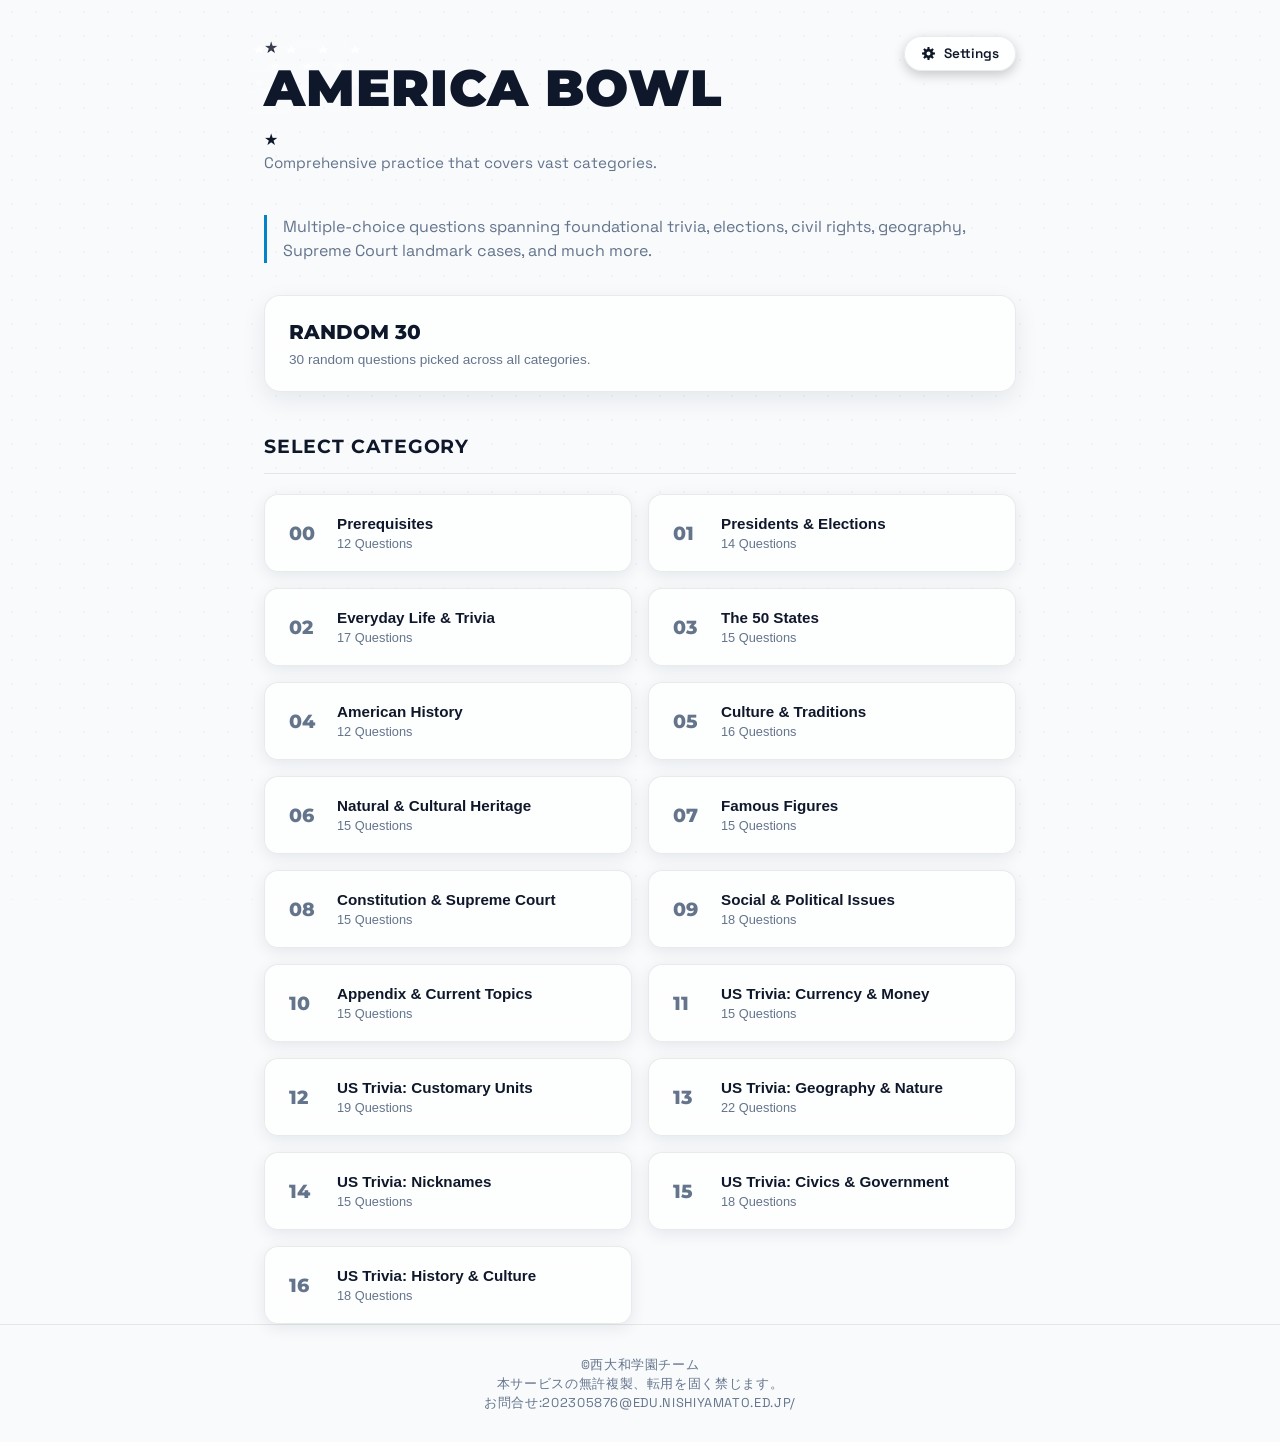
==== index.html @ 5f699690 "Update index.html" ====
<!DOCTYPE html>
<html lang="en">
<head>
  <meta charset="UTF-8">
  <meta name="viewport" content="width=device-width, initial-scale=1, viewport-fit=cover">
  <title>America Bowl Practice</title>
  <link rel="apple-touch-icon" sizes="180x180" href="apple-touch-icon.png">
  <link rel="icon" type="image/png" sizes="32x32" href="favicon-32x32.png">
  <link rel="icon" type="image/png" sizes="16x16" href="favicon-16x16.png">
  <link rel="shortcut icon" type="image/x-icon" href="favicon.ico">
  <link rel="manifest" href="site.webmanifest">
  <link rel="stylesheet" href="style.css">
  
  <script src="quiz-data.js"></script>
  <script src="script.js" defer></script>

  <link rel="preconnect" href="https://fonts.googleapis.com">
  <link rel="preconnect" href="https://fonts.gstatic.com" crossorigin>
  <link href="https://fonts.googleapis.com/css2?family=Space+Grotesk:wght@400;500;600;700&family=Syne:wght@700;800&display=swap" rel="stylesheet">
</head>
<body>

<header class="top">
  <div class="wrap header-inner">
    <div>
      <div class="ab-banner">
     <svg class="flag-bg" viewBox="0 0 1000 220" preserveAspectRatio="none" xmlns="http://www.w3.org/2000/svg">
  <defs>
    <!-- モノクロ（半透明ホワイト）のストライプグラデーション -->
    <linearGradient id="stripe1" x1="0%" y1="0%" x2="100%" y2="0%">
      <stop offset="0%" stop-color="#ffffff" stop-opacity="0.12"/>
      <stop offset="60%" stop-color="#ffffff" stop-opacity="0.03"/>
      <stop offset="100%" stop-color="#ffffff" stop-opacity="0.0"/>
    </linearGradient>
    <linearGradient id="stripe2" x1="0%" y1="0%" x2="100%" y2="0%">
      <stop offset="0%" stop-color="#ffffff" stop-opacity="0.06"/>
      <stop offset="60%" stop-color="#ffffff" stop-opacity="0.01"/>
      <stop offset="100%" stop-color="#ffffff" stop-opacity="0.0"/>
    </linearGradient>
    <!-- 左上のほのかな光沢 -->
    <linearGradient id="cantonGlow" x1="0%" y1="0%" x2="100%" y2="100%">
      <stop offset="0%" stop-color="#ffffff" stop-opacity="0.08"/>
      <stop offset="100%" stop-color="#ffffff" stop-opacity="0.0"/>
    </linearGradient>
    
    <!-- 5角星パーツ -->
    <g id="flag-star">
      <polygon points="0,-7 2.1,-2.1 7.4,-2.1 3.1,1.0 4.7,6.3 0,3.1 -4.7,6.3 -3.1,1.0 -7.4,-2.1 -2.1,-2.1" fill="#ffffff"/>
    </g>
  </defs>

  <!-- カントン領域の控えめな背景グラデーション -->
  <path d="M 0,0 L 300,0 C 250,70 180,130 0,150 Z" fill="url(#cantonGlow)" />

  <!-- たなびくストライプ（白・濃淡交互） -->
  <path d="M 0,25 Q 250,5 500,35 T 1000,15 L 1000,28 Q 500,48 250,18 T 0,38 Z" fill="url(#stripe1)" />
  <path d="M 0,42 Q 250,22 500,52 T 1000,32 L 1000,45 Q 500,65 250,35 T 0,55 Z" fill="url(#stripe2)" />
  <path d="M 0,59 Q 250,39 500,69 T 1000,49 L 1000,62 Q 500,82 250,52 T 0,72 Z" fill="url(#stripe1)" />
  <path d="M 0,76 Q 250,56 500,86 T 1000,66 L 1000,79 Q 500,99 250,69 T 0,89 Z" fill="url(#stripe2)" />
  <path d="M 0,93 Q 250,73 500,103 T 1000,83 L 1000,96 Q 500,116 250,86 T 0,106 Z" fill="url(#stripe1)" />
  <path d="M 0,110 Q 250,90 500,120 T 1000,100 L 1000,113 Q 500,133 250,103 T 0,123 Z" fill="url(#stripe2)" />
  <path d="M 0,127 Q 250,107 500,137 T 1000,117 L 1000,130 Q 500,150 250,120 T 0,140 Z" fill="url(#stripe1)" />

  <!-- 規則正しく並んだ白の11個の星 -->
  <use href="#flag-star" x="24" y="22" opacity="0.85"/>
  <use href="#flag-star" x="64" y="22" opacity="0.85"/>
  <use href="#flag-star" x="104" y="22" opacity="0.85"/>
  <use href="#flag-star" x="144" y="22" opacity="0.85"/>

  <use href="#flag-star" x="44" y="48" opacity="0.65"/>
  <use href="#flag-star" x="84" y="48" opacity="0.65"/>
  <use href="#flag-star" x="124" y="48" opacity="0.65"/>

  <use href="#flag-star" x="24" y="74" opacity="0.45"/>
  <use href="#flag-star" x="64" y="74" opacity="0.45"/>
  <use href="#flag-star" x="104" y="74" opacity="0.45"/>
  <use href="#flag-star" x="144" y="74" opacity="0.45"/>
</svg>
        <div class="banner-content">
          <div class="banner-divider"><span class="star">★</span></div>
          <h1 id="header-title" class="banner-title">AMERICA BOWL</h1>
          <div class="banner-divider"><span class="star">★</span></div>
        </div>
      </div>

      <p class="sub" id="header-sub">Comprehensive practice that covers vast categories.</p>
    </div>
    
    <button class="settings-btn" id="settings-btn" type="button" aria-label="Open settings" aria-haspopup="dialog">
      <svg viewBox="0 0 24 24" width="16" height="16" fill="currentColor" fill-rule="evenodd" aria-hidden="true"><path d="M10.08 4.85 L10.45 1.62 L13.55 1.62 L13.92 4.85 L15.70 5.59 L18.25 3.56 L20.44 5.75 L18.41 8.30 L19.15 10.08 L22.38 10.45 L22.38 13.55 L19.15 13.92 L18.41 15.70 L20.44 18.25 L18.25 20.44 L15.70 18.41 L13.92 19.15 L13.55 22.38 L10.45 22.38 L10.08 19.15 L8.30 18.41 L5.75 20.44 L3.56 18.25 L5.59 15.70 L4.85 13.92 L1.62 13.55 L1.62 10.45 L4.85 10.08 L5.59 8.30 L3.56 5.75 L5.75 3.56 L8.30 5.59 Z M15.20 12.00 a3.20 3.20 0 1 0 -6.40 0 a3.20 3.20 0 1 0 6.40 0 Z"/></svg>
      <span>Settings</span>
    </button>
  </div>

  <div class="wrap">
    <button class="home-link" id="home-link" style="display:none;" type="button">← Back to Categories</button>
  </div>
</header>  

<main class="wrap">
  <section id="screen-home" class="screen active">
    <p class="intro-text">Multiple-choice questions spanning foundational trivia, elections, civil rights, geography, Supreme Court landmark cases, and much more.</p>
    <p class="stats-line" id="stats-line"></p>

    <div class="feature-row">
      <button class="feature-card" id="card-mix" type="button">
        <div class="ttl">Random 30</div>
        <div class="desc">30 random questions picked across all categories.</div>
      </button>
      <button class="feature-card review" id="card-review" type="button" style="display:none;">
        <div class="ttl">Review Missed</div>
        <div class="desc">Re-examine <span id="review-count">0</span> incorrect answers.</div>
      </button>
    </div>

    <h2 class="section-label">Select Category</h2>
    <div class="cat-grid" id="cat-grid"></div>
  </section>

  <section id="screen-quiz" class="screen">
    <div class="quiz-meta">
      <span class="cat-chip" id="quiz-cat-chip"></span>
      <span id="quiz-score-label"></span>
    </div>
    <div class="progress-bar"><div class="progress-fill" id="progress-fill"></div></div>

    <div class="q-card">
      <span class="stamp" id="stamp"></span>
      <p class="qno" id="qno"></p>
      <p class="qtext" id="qtext"></p>
      <div class="options" id="options"></div>
      <div class="q-explanation" id="q-explanation" hidden></div>
      <div class="q-footer">
        <button class="quit-link" id="quit-link" type="button">Quit Session</button>
        <button class="next-btn" id="next-btn" type="button">Next Question →</button>
      </div>
    </div>
  </section>

  <section id="screen-result" class="screen">
    <div class="result-score">
      <p class="num"><span id="result-correct"></span><small> / <span id="result-total"></span></small></p>
      <p class="pct" id="result-pct"></p>
    </div>
    <p class="result-msg" id="result-msg"></p>
    <div class="breakdown" id="breakdown"></div>
    <div class="result-actions">
      <button class="btn" id="btn-retry" type="button">Repeat the Category</button>
      <button class="btn secondary" id="btn-review-missed" type="button" style="display:none;">Review Missed ones Only</button>
      <button class="btn secondary" id="btn-back" type="button">All Categories</button>
    </div>
  </section>

</main>

<div class="modal" id="settings-modal" hidden>
  <div class="modal-backdrop" data-close></div>
  <div class="modal-card" role="dialog" aria-modal="true" aria-labelledby="settings-title">
    <div class="modal-head">
      <h2 id="settings-title">Settings</h2>
      <button class="icon-btn" id="settings-close" type="button" aria-label="Close settings">✕</button>
    </div>

    <div class="set-row">
      <div class="set-label">Theme</div>
      <div class="seg" role="radiogroup" aria-label="Theme" data-setting="theme">
        <button type="button" role="radio" aria-checked="false" data-value="light">☀️ Light</button>
        <button type="button" role="radio" aria-checked="false" data-value="dark">🌙 Dark</button>
      </div>
    </div>

    <div class="set-row">
      <div class="set-label">Explanation language</div>
      <div class="seg" role="radiogroup" aria-label="Explanation language" data-setting="lang">
        <button type="button" role="radio" aria-checked="false" data-value="en">English</button>
        <button type="button" role="radio" aria-checked="false" data-value="ja">日本語</button>
        <button type="button" role="radio" aria-checked="false" data-value="both">EN + JA</button>
      </div>
    </div>

    <!-- 音量調整・ミュートトグル設定を追加 -->
    <div class="set-row">
      <div class="set-label">
        <label for="se-volume-range">Sound volume</label>
        <span class="set-value" id="se-volume-value">50%</span>
      </div>
      <div class="stepper">
        <button type="button" id="se-mute-btn" aria-label="Toggle Mute">🔊</button>
        <input type="range" id="se-volume-range" min="0" max="1" step="0.05" value="0.5">
      </div>
    </div>

    <div class="set-row">
      <div class="set-label">
        <label for="timer-range">Time per question</label>
        <span class="set-value" id="timer-value">15 s</span>
      </div>
      <div class="stepper">
        <button type="button" id="timer-minus" aria-label="Decrease time">−</button>
        <input type="range" id="timer-range" min="3" max="20" step="1" value="15">
        <button type="button" id="timer-plus" aria-label="Increase time">+</button>
      </div>
      <div class="range-hint"><span>3 s</span><span>20 s</span></div>
    </div>

    <div class="set-row set-danger">
      <div class="set-label">Accuracy data</div>
      <p class="set-hint">Clears your cumulative stats, best scores, and missed-question list. Settings are kept.</p>
      <button type="button" class="btn-danger" id="reset-data">Delete accuracy data</button>
    </div>
  </div>
</div>

<footer class="site-foot">©️西大和学園チーム<br>本サービスの無許複製、転用を固く禁じます。<br>お問合せ:202305876@edu.nishiyamato.ed.jp/</footer>

</body>
</html>
---- style.css ----
@import url('https://fonts.googleapis.com/css2?family=Montserrat:wght@800;900&family=Space+Grotesk:wght@500;700&display=swap');

:root {
  --bg: #0b1120;
  --panel: rgba(22, 32, 54, 0.75); 
  --card-bg: rgba(26, 38, 64, 0.65);
  --text: #ffffff;
  --text-muted: #94a3b8;
  --border: rgba(255, 255, 255, 0.12);
  --border-strong: #38bdf8;
  --accent: #f59e0b;
  --correct: #10b981;
  --incorrect: #ef4444;
  --dot-color: rgba(255, 255, 255, 0.05); 
  --opt-bg: rgba(15, 23, 42, 0.5);
  --hover-card-bg: rgba(30, 41, 59, 0.8);
  --hover-card-text: #ffffff;
  --hover-cat-bg: rgba(255, 255, 255, 0.08);
  --shadow-color: rgba(0, 0, 0, 0.45);
  --font-display: 'Montserrat', -apple-system, sans-serif;
  --font-body: 'Space Grotesk', -apple-system, sans-serif;
  --progress-gradient: linear-gradient(90deg, #38bdf8 0%, #818cf8 50%, #c084fc 100%);
  --progress-shadow: 0 0 12px rgba(56, 189, 248, 0.4);
  color-scheme: dark;
  box-sizing: border-box;
}

[data-theme="light"] {
  --bg: #f8fafc;
  --panel: rgba(255, 255, 255, 0.85);
  --card-bg: rgba(255, 255, 255, 0.75);
  --text: #0f172a;
  --text-muted: #64748b;
  --border: rgba(0, 0, 0, 0.08);
  --border-strong: #0284c7;
  --accent: #d97706;
  --correct: #059669;
  --incorrect: #dc2626;
  --dot-color: rgba(0, 0, 0, 0.03);
  --opt-bg: rgba(255, 255, 255, 0.6);
  --hover-card-bg: rgba(241, 245, 249, 0.9);
  --hover-card-text: #0f172a;
  --hover-cat-bg: rgba(0, 0, 0, 0.03);
  --shadow-color: rgba(15, 23, 42, 0.08);
  --progress-gradient: linear-gradient(90deg, #0284c7 0%, #6366f1 50%, #8b5cf6 100%);
  --progress-shadow: 0 2px 8px rgba(99, 102, 241, 0.3);
  color-scheme: light;
}

*, *::before, *::after { box-sizing: inherit; }

body {
  margin: 0;
  background-color: var(--bg);
  background-image: radial-gradient(var(--dot-color) 1.5px, transparent 1.5px);
  background-size: 24px 24px;
  background-attachment: fixed;
  color: var(--text);
  font-family: var(--font-body);
  line-height: 1.5;
  -webkit-font-smoothing: antialiased;
  transition: background-color 0.3s ease, color 0.3s ease;
}

.wrap {
  max-width: 800px;
  margin: 0 auto;
  padding: 0 24px;
}

header.top {
  position: relative;
  padding: 36px 0 24px;
}
.flag-bg,
.decor-bg,
header.top > svg {
  position: absolute;
  top: 0;
  left: 0;
  width: 100%;
  height: 100%;
  object-fit: cover; 
  pointer-events: none;
  z-index: 1;
}

.header-inner {
  position: relative;
  z-index: 2;
  display: flex;
  justify-content: space-between;
  align-items: flex-start;
  gap: 16px;
}

/* ---------- Settings Button (歯車重なり完全修正) ---------- */
.settings-btn {
  position: relative;
  z-index: 10;
  display: inline-flex !important;
  align-items: center !important;
  justify-content: center !important;
  gap: 8px !important;
  padding: 8px 16px !important;
  border-radius: 999px;
  background: var(--panel);
  border: 1px solid var(--border);
  color: var(--text);
  font-family: var(--font-body);
  font-size: 0.85rem !important;
  font-weight: 600;
  white-space: nowrap !important;
  cursor: pointer;
  backdrop-filter: blur(16px);
  -webkit-backdrop-filter: blur(16px);
  transition: all 0.2s cubic-bezier(0.4, 0, 0.2, 1);
  box-shadow: 0 4px 12px rgba(0, 0, 0, 0.2);
  flex-shrink: 0;
}

/* 歯車のサイズと位置を強制整形 */
.settings-btn svg,
.settings-btn i,
.settings-btn img,
.settings-btn .icon {
  position: static !important;
  transform: none !important;
  width: 15px !important;
  height: 15px !important;
  font-size: 15px !important;
  flex-shrink: 0 !important;
  margin: 0 !important;
}

.settings-btn:hover {
  border-color: var(--border-strong);
  transform: translateY(-2px);
  box-shadow: 0 6px 16px var(--shadow-color);
}

.settings-btn:active {
  transform: translateY(0) scale(0.98);
}

/* ---------- Title & Description ---------- */
header h1 {
  position: relative;
  z-index: 2;
  font-family: var(--font-display);
  font-size: clamp(2.2rem, 5.5vw, 3.2rem);
  font-weight: 900;
  letter-spacing: 0.02em;
  text-transform: uppercase;
  margin: 0 0 12px 0;
  line-height: 1.1;
}

header .sub {
  position: relative;
  z-index: 2;
  font-size: 0.95rem;
  color: var(--text-muted);
  margin: 0;
  max-width: 500px;
}

.home-link {
  background: none;
  border: none;
  color: var(--text);
  font-family: var(--font-body);
  font-size: 0.85rem;
  text-transform: uppercase;
  letter-spacing: 0.1em;
  cursor: pointer;
  padding: 8px 0;
  margin-top: 16px;
  border-bottom: 2px solid var(--text);
  transition: opacity 0.2s;
}

.home-link:hover { opacity: 0.7; }

main {
  position: relative;
  z-index: 2;
  padding: 28px 0 60px;
}

.screen { display: none !important; }
.screen.active { display: block !important; }

.intro-text {
  font-size: 1rem;
  color: var(--text-muted);
  margin-bottom: 32px;
  border-left: 3px solid var(--border-strong);
  padding-left: 16px;
}

.stats-line {
  font-size: 0.85rem;
  color: var(--text-muted);
  margin-bottom: 32px;
  text-transform: uppercase;
  letter-spacing: 0.05em;
  font-weight: 600;
}

.section-label {
  font-family: var(--font-display);
  font-size: 1.2rem;
  font-weight: 700;
  text-transform: uppercase;
  letter-spacing: 0.05em;
  margin: 40px 0 20px;
  padding-bottom: 12px;
  border-bottom: 1px solid var(--border);
}

/* ---------- Feature / Category Cards ---------- */
.feature-row {
  display: grid;
  grid-template-columns: repeat(auto-fit, minmax(280px, 1fr));
  gap: 16px;
  margin-bottom: 40px;
}

.feature-card {
  background: var(--card-bg);
  backdrop-filter: blur(16px);
  -webkit-backdrop-filter: blur(16px);
  border: 1px solid var(--border);
  padding: 24px;
  text-align: left;
  cursor: pointer;
  color: var(--text);
  border-radius: 16px;
  transition: all 0.25s cubic-bezier(0.4, 0, 0.2, 1);
  box-shadow: 0 8px 24px var(--shadow-color);
}

.feature-card:hover {
  background: var(--hover-card-bg);
  border-color: var(--border-strong);
  transform: translateY(-4px);
  box-shadow: 0 12px 32px rgba(56, 189, 248, 0.15);
}

.feature-card:active {
  transform: translateY(-1px) scale(0.99);
}

.feature-card .ttl {
  font-family: var(--font-display);
  font-size: 1.25rem;
  font-weight: 800;
  text-transform: uppercase;
  margin: 0 0 8px;
}

.feature-card .desc {
  font-size: 0.85rem;
  color: var(--text-muted);
  margin: 0;
}

#cat-grid, .cat-grid {
  display: grid;
  grid-template-columns: repeat(auto-fill, minmax(260px, 1fr));
  gap: 16px;
  margin-top: 20px;
}

.cat-card {
  background: var(--card-bg);
  backdrop-filter: blur(16px);
  -webkit-backdrop-filter: blur(16px);
  border: 1px solid var(--border);
  border-radius: 14px;
  padding: 20px 24px;
  display: flex;
  align-items: center;
  gap: 16px;
  cursor: pointer;
  text-align: left;
  color: var(--text);
  transition: all 0.2s cubic-bezier(0.4, 0, 0.2, 1);
  box-shadow: 0 4px 16px var(--shadow-color);
}

.cat-card:hover {
  background: var(--hover-cat-bg);
  transform: translateY(-3px);
  box-shadow: 0 8px 24px var(--shadow-color);
  border-color: var(--border-strong);
}

.cat-card:active {
  transform: translateY(0) scale(0.98);
}

.cat-card .letter {
  font-family: var(--font-display);
  font-size: 1.2rem;
  font-weight: 800;
  color: var(--text-muted);
  min-width: 2rem;
}

.cat-card .info { flex: 1; }
.cat-card .name { font-weight: 600; font-size: 0.95rem; margin: 0 0 4px; }
.cat-card .meta { font-size: 0.8rem; color: var(--text-muted); margin: 0; }

/* ---------- Quiz Interface ---------- */
.quiz-meta {
  display: flex;
  justify-content: space-between;
  align-items: center;
  font-size: 0.85rem;
  text-transform: uppercase;
  letter-spacing: 0.05em;
  margin-bottom: 16px;
}

.cat-chip {
  border: 1px solid var(--border-strong);
  padding: 4px 12px;
  border-radius: 999px;
  font-weight: 600;
  background: rgba(56, 189, 248, 0.1);
}

.progress-bar {
  width: 100%;
  height: 8px;
  background: var(--border);
  border-radius: 999px;
  overflow: hidden;
  margin-bottom: 24px;
}

#progress-fill, .progress-fill {
  height: 100%;
  width: 0%;
  background: var(--progress-gradient);
  box-shadow: var(--progress-shadow);
  border-radius: 999px;
  transition: width 0.4s cubic-bezier(0.4, 0, 0.2, 1);
}

.q-card {
  border: 1px solid var(--border);
  border-radius: 20px;
  padding: 36px 28px;
  position: relative;
  background: var(--panel);
  backdrop-filter: blur(20px);
  -webkit-backdrop-filter: blur(20px);
  box-shadow: 0 20px 40px var(--shadow-color);
}

.q-card .qno {
  font-family: var(--font-display);
  font-size: 0.85rem;
  color: var(--text-muted);
  text-transform: uppercase;
  letter-spacing: 0.1em;
  margin: 0 0 16px;
}

.q-card .qtext {
  font-size: 1.3rem;
  font-weight: 600;
  margin: 0 0 32px;
  line-height: 1.45;
}

@keyframes popIn {
  0% { transform: scale(0.5); opacity: 0; }
  70% { transform: scale(1.15); }
  100% { transform: scale(1); opacity: 1; }
}

.stamp {
  position: absolute;
  top: 24px;
  right: 24px;
  font-family: var(--font-display);
  font-weight: 800;
  font-size: 0.85rem;
  padding: 6px 16px;
  border-radius: 999px;
  text-transform: uppercase;
  letter-spacing: 0.1em;
  display: none;
}

.stamp.show {
  display: inline-block;
  animation: popIn 0.3s cubic-bezier(0.175, 0.885, 0.32, 1.275) forwards;
}

.stamp.correct {
  background: rgba(16, 185, 129, 0.15);
  color: var(--correct);
  border: 1px solid var(--correct);
}

.stamp.incorrect {
  background: rgba(239, 68, 68, 0.15);
  color: var(--incorrect);
  border: 1px solid var(--incorrect);
}

.options {
  display: grid;
  grid-template-columns: 1fr;
  gap: 12px;
}

.opt-btn {
  width: 100%;
  padding: 16px 20px;
  border-radius: 12px;
  border: 1px solid var(--border);
  background: var(--opt-bg);
  backdrop-filter: blur(8px);
  -webkit-backdrop-filter: blur(8px);
  color: var(--text);
  display: flex;
  align-items: center;
  gap: 14px;
  font-family: var(--font-body);
  font-size: 1rem;
  font-weight: 500;
  text-align: left;
  cursor: pointer;
  transition: all 0.2s cubic-bezier(0.4, 0, 0.2, 1);
}

.opt-btn:hover:not(:disabled) {
  border-color: var(--border-strong);
  background: rgba(56, 189, 248, 0.12);
  transform: translateY(-2px);
  box-shadow: 0 4px 12px rgba(0, 0, 0, 0.15);
}

.opt-btn:active:not(:disabled) {
  transform: translateY(0) scale(0.99);
}

.opt-btn .mark {
  display: inline-flex;
  align-items: center;
  justify-content: center;
  width: 30px;
  height: 30px;
  border-radius: 8px;
  background: var(--border);
  font-weight: 700;
  font-size: 0.85rem;
  flex-shrink: 0;
}

@keyframes correctBounce {
  0% { transform: scale(1); }
  40% { transform: scale(1.03); }
  70% { transform: scale(0.98); }
  100% { transform: scale(1); }
}

@keyframes incorrectShake {
  0%, 100% { transform: translateX(0); }
  20%, 60% { transform: translateX(-6px); }
  40%, 80% { transform: translateX(6px); }
}

.opt-btn.correct {
  background: rgba(16, 185, 129, 0.2) !important;
  border-color: var(--correct) !important;
  color: var(--correct) !important;
  animation: correctBounce 0.4s ease-out;
}

.opt-btn.incorrect {
  background: rgba(239, 68, 68, 0.2) !important;
  border-color: var(--incorrect) !important;
  color: var(--incorrect) !important;
  animation: incorrectShake 0.4s ease-in-out;
}

.opt-btn.dim { opacity: 0.35; }

.q-explanation {
  margin-top: 24px;
  padding: 18px 20px;
  border-radius: 12px;
  background: rgba(56, 189, 248, 0.08);
  border-left: 4px solid var(--border-strong);
  font-size: 0.95rem;
  line-height: 1.6;
  color: var(--text);
  animation: fadeIn 0.3s ease;
}

.q-footer {
  display: flex;
  justify-content: space-between;
  align-items: center;
  margin-top: 28px;
}

.next-btn {
  background: var(--text);
  color: var(--bg);
  border: none;
  padding: 14px 28px;
  font-family: var(--font-display);
  font-weight: 700;
  text-transform: uppercase;
  letter-spacing: 0.05em;
  cursor: pointer;
  opacity: 0;
  pointer-events: none;
  transition: all 0.25s cubic-bezier(0.4, 0, 0.2, 1);
  border-radius: 10px;
  box-shadow: 0 4px 12px var(--shadow-color);
}

.next-btn.show {
  opacity: 1;
  pointer-events: auto;
}

.next-btn.show:hover {
  transform: translateY(-2px);
  box-shadow: 0 6px 16px var(--shadow-color);
}

.quit-link {
  background: none;
  border: none;
  color: var(--text-muted);
  font-family: var(--font-body);
  font-size: 0.85rem;
  cursor: pointer;
  padding: 4px;
  transition: color 0.2s;
}

.quit-link:hover { color: var(--text); }

/* ---------- Modal & Settings ---------- */
body.modal-open { overflow: hidden; }

.modal {
  position: fixed;
  inset: 0;
  z-index: 100;
  display: flex;
  align-items: center;
  justify-content: center;
  padding: max(16px, env(safe-area-inset-top, 0px)) 16px max(16px, env(safe-area-inset-bottom, 0px));
}

.modal[hidden] { display: none; }

.modal-backdrop {
  position: absolute;
  inset: 0;
  background: rgba(0, 0, 0, 0.65);
  backdrop-filter: blur(8px);
  -webkit-backdrop-filter: blur(8px);
  animation: fadeIn 0.2s ease;
}

.modal-card {
  position: relative;
  width: 100%;
  max-width: 440px;
  max-height: 100%;
  overflow-y: auto;
  padding: 28px;
  background: var(--panel);
  backdrop-filter: blur(24px);
  -webkit-backdrop-filter: blur(24px);
  border: 1px solid var(--border);
  border-radius: 20px;
  box-shadow: 0 24px 60px rgba(0, 0, 0, 0.5);
  animation: fadeIn 0.25s ease;
}

.modal-head {
  display: flex;
  align-items: center;
  justify-content: space-between;
  margin-bottom: 12px;
}

.modal-head h2 {
  margin: 0;
  font-family: var(--font-display);
  font-size: 1.3rem;
  font-weight: 800;
  letter-spacing: 0.04em;
  text-transform: uppercase;
}

.icon-btn {
  width: 36px;
  height: 36px;
  border: 1px solid var(--border);
  border-radius: 50%;
  background: transparent;
  color: var(--text-muted);
  font-size: 1rem;
  cursor: pointer;
  display: flex;
  align-items: center;
  justify-content: center;
  transition: all 0.2s ease;
}

.icon-btn:hover { color: var(--text); border-color: var(--border-strong); }

.set-row { margin-top: 22px; }

.set-label {
  display: flex;
  align-items: baseline;
  justify-content: space-between;
  margin-bottom: 10px;
  font-size: 0.8rem;
  font-weight: 600;
  letter-spacing: 0.08em;
  text-transform: uppercase;
  color: var(--text-muted);
}

.set-value {
  font-family: var(--font-display);
  font-size: 1rem;
  color: var(--accent);
}

.seg {
  display: flex;
  gap: 4px;
  padding: 4px;
  background: var(--opt-bg);
  border: 1px solid var(--border);
  border-radius: 12px;
}

.seg button {
  flex: 1;
  padding: 10px 8px;
  border: 0;
  border-radius: 8px;
  background: transparent;
  color: var(--text-muted);
  font-family: var(--font-body);
  font-size: 0.85rem;
  font-weight: 600;
  cursor: pointer;
  transition: all 0.2s ease;
}

.seg button:hover { color: var(--text); }

.seg button.active {
  background: var(--text);
  color: var(--bg);
  box-shadow: 0 2px 8px rgba(0,0,0,0.2);
}

/* ---------- Result Screen ---------- */
.result-score {
  text-align: center;
  padding: 40px 0 20px;
  border-bottom: 1px solid var(--border);
  margin-bottom: 32px;
}

.result-score .num {
  font-family: var(--font-display);
  font-weight: 800;
  font-size: clamp(3.5rem, 10vw, 5.5rem);
  line-height: 1;
  margin: 0;
}

.result-score .num small {
  font-size: 0.4em;
  color: var(--text-muted);
  font-weight: 400;
}

.btn {
  background: var(--text);
  color: var(--bg);
  border: 1px solid var(--text);
  padding: 14px 20px;
  font-family: var(--font-display);
  font-size: 0.9rem;
  font-weight: 700;
  text-transform: uppercase;
  letter-spacing: 0.05em;
  cursor: pointer;
  text-align: center;
  border-radius: 10px;
  transition: all 0.2s ease;
  box-shadow: 0 4px 12px var(--shadow-color);
}

.btn:hover {
  transform: translateY(-2px);
  box-shadow: 0 6px 16px var(--shadow-color);
}

.btn:active { transform: translateY(0) scale(0.99); }

.btn.secondary {
  background: transparent;
  color: var(--text);
  border-color: var(--border);
  box-shadow: none;
}

.btn.secondary:hover {
  border-color: var(--border-strong);
  background: rgba(255, 255, 255, 0.05);
}

footer.site-foot {
  border-top: 1px solid var(--border);
  text-align: center;
  font-size: 0.8rem;
  color: var(--text-muted);
  padding: 30px 0;
  text-transform: uppercase;
  letter-spacing: 0.05em;
}
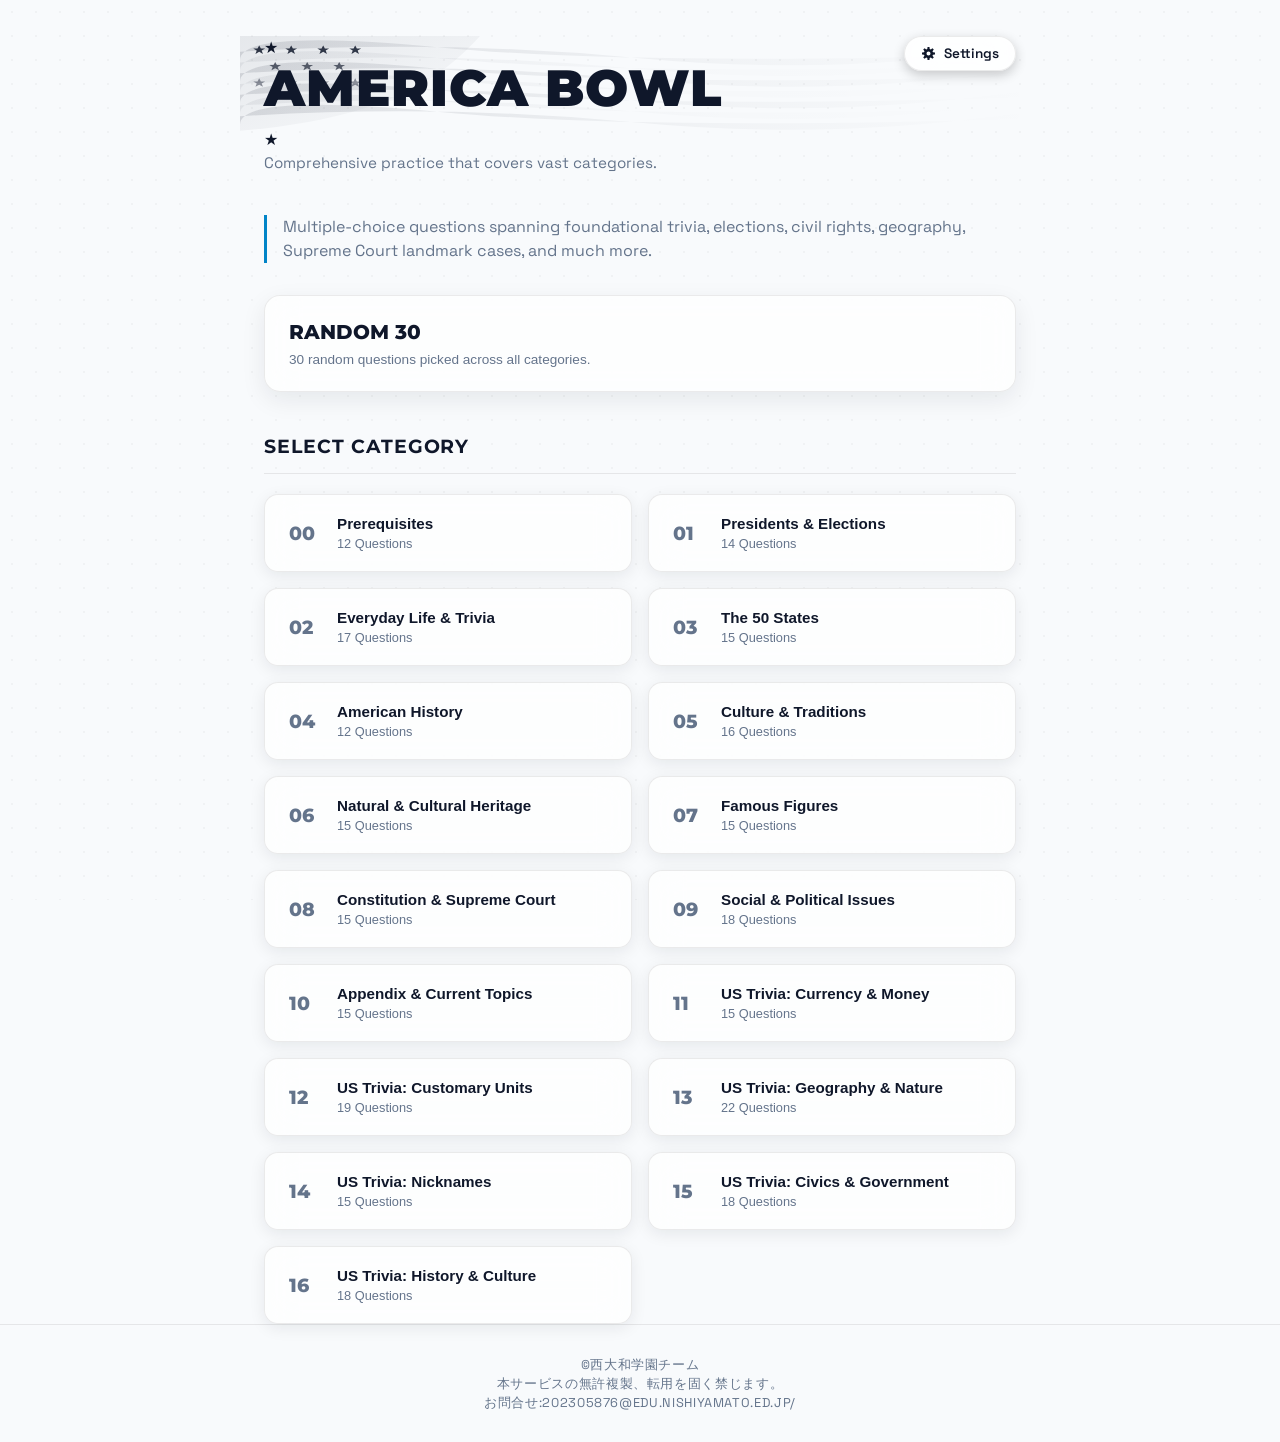
==== commit 4174d689: "Update index.html" ====
--- a/index.html
+++ b/index.html
@@ -24,35 +24,35 @@
   <div class="wrap header-inner">
     <div>
       <div class="ab-banner">
-     <svg class="flag-bg" viewBox="0 0 1000 220" preserveAspectRatio="none" xmlns="http://www.w3.org/2000/svg">
+    <svg class="flag-bg" viewBox="0 0 1000 220" preserveAspectRatio="none" xmlns="http://www.w3.org/2000/svg">
   <defs>
-    <!-- モノクロ（半透明ホワイト）のストライプグラデーション -->
+    <!-- テーマカラー（currentColor）に連動するストライプグラデーション -->
     <linearGradient id="stripe1" x1="0%" y1="0%" x2="100%" y2="0%">
-      <stop offset="0%" stop-color="#ffffff" stop-opacity="0.12"/>
-      <stop offset="60%" stop-color="#ffffff" stop-opacity="0.03"/>
-      <stop offset="100%" stop-color="#ffffff" stop-opacity="0.0"/>
+      <stop offset="0%" stop-color="currentColor" stop-opacity="0.12"/>
+      <stop offset="60%" stop-color="currentColor" stop-opacity="0.03"/>
+      <stop offset="100%" stop-color="currentColor" stop-opacity="0.0"/>
     </linearGradient>
     <linearGradient id="stripe2" x1="0%" y1="0%" x2="100%" y2="0%">
-      <stop offset="0%" stop-color="#ffffff" stop-opacity="0.06"/>
-      <stop offset="60%" stop-color="#ffffff" stop-opacity="0.01"/>
-      <stop offset="100%" stop-color="#ffffff" stop-opacity="0.0"/>
+      <stop offset="0%" stop-color="currentColor" stop-opacity="0.06"/>
+      <stop offset="60%" stop-color="currentColor" stop-opacity="0.01"/>
+      <stop offset="100%" stop-color="currentColor" stop-opacity="0.0"/>
     </linearGradient>
-    <!-- 左上のほのかな光沢 -->
+    <!-- カントン領域のグラデーション -->
     <linearGradient id="cantonGlow" x1="0%" y1="0%" x2="100%" y2="100%">
-      <stop offset="0%" stop-color="#ffffff" stop-opacity="0.08"/>
-      <stop offset="100%" stop-color="#ffffff" stop-opacity="0.0"/>
+      <stop offset="0%" stop-color="currentColor" stop-opacity="0.08"/>
+      <stop offset="100%" stop-color="currentColor" stop-opacity="0.0"/>
     </linearGradient>
     
     <!-- 5角星パーツ -->
     <g id="flag-star">
-      <polygon points="0,-7 2.1,-2.1 7.4,-2.1 3.1,1.0 4.7,6.3 0,3.1 -4.7,6.3 -3.1,1.0 -7.4,-2.1 -2.1,-2.1" fill="#ffffff"/>
+      <polygon points="0,-7 2.1,-2.1 7.4,-2.1 3.1,1.0 4.7,6.3 0,3.1 -4.7,6.3 -3.1,1.0 -7.4,-2.1 -2.1,-2.1" fill="currentColor"/>
     </g>
   </defs>
 
-  <!-- カントン領域の控えめな背景グラデーション -->
+  <!-- カントン領域 -->
   <path d="M 0,0 L 300,0 C 250,70 180,130 0,150 Z" fill="url(#cantonGlow)" />
 
-  <!-- たなびくストライプ（白・濃淡交互） -->
+  <!-- たなびくストライプ -->
   <path d="M 0,25 Q 250,5 500,35 T 1000,15 L 1000,28 Q 500,48 250,18 T 0,38 Z" fill="url(#stripe1)" />
   <path d="M 0,42 Q 250,22 500,52 T 1000,32 L 1000,45 Q 500,65 250,35 T 0,55 Z" fill="url(#stripe2)" />
   <path d="M 0,59 Q 250,39 500,69 T 1000,49 L 1000,62 Q 500,82 250,52 T 0,72 Z" fill="url(#stripe1)" />
@@ -61,7 +61,7 @@
   <path d="M 0,110 Q 250,90 500,120 T 1000,100 L 1000,113 Q 500,133 250,103 T 0,123 Z" fill="url(#stripe2)" />
   <path d="M 0,127 Q 250,107 500,137 T 1000,117 L 1000,130 Q 500,150 250,120 T 0,140 Z" fill="url(#stripe1)" />
 
-  <!-- 規則正しく並んだ白の11個の星 -->
+  <!-- 格子状の11個の星 -->
   <use href="#flag-star" x="24" y="22" opacity="0.85"/>
   <use href="#flag-star" x="64" y="22" opacity="0.85"/>
   <use href="#flag-star" x="104" y="22" opacity="0.85"/>
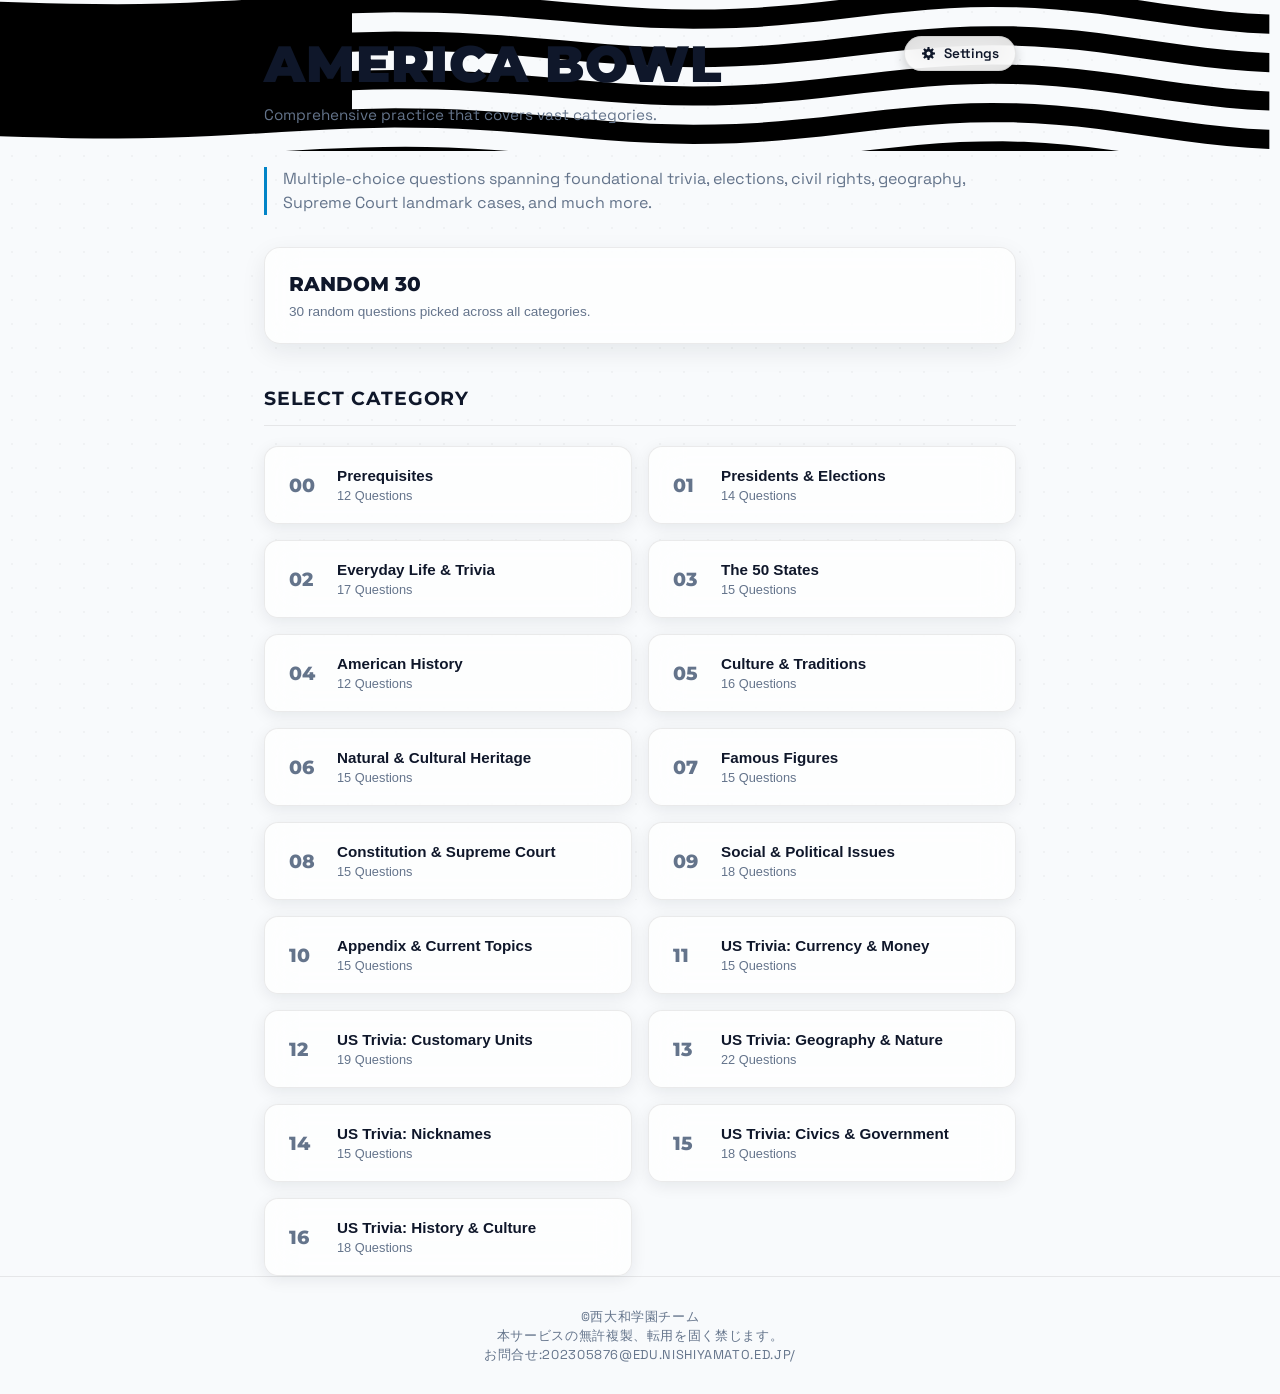
==== commit fb9d2e28: "Update index.html" ====
--- a/index.html
+++ b/index.html
@@ -21,68 +21,23 @@
 <body>
 
 <header class="top">
+  <div class="flag-deco" aria-hidden="true">
+    <svg class="flag-bg" viewBox="0 0 1200 300" preserveAspectRatio="xMinYMin slice" xmlns="http://www.w3.org/2000/svg">
+      <defs><polygon id="s" points="0.00,-4.80 1.12,-1.54 4.57,-1.48 1.81,0.59 2.82,3.88 0.00,1.90 -2.82,3.88 -1.81,0.59 -4.57,-1.48 -1.12,-1.54"/></defs>
+      <path class="f-red" d="M330,-5.5 L350,-6.1 L370,-6.4 L390,-6.3 L410,-6.0 L430,-5.3 L450,-4.2 L470,-2.9 L490,-1.4 L510,0.3 L530,2.0 L550,3.8 L570,5.4 L590,6.8 L610,7.9 L630,8.6 L650,9.0 L670,8.8 L690,8.2 L710,7.2 L730,5.7 L750,3.9 L770,1.9 L790,-0.4 L810,-2.7 L830,-5.0 L850,-7.1 L870,-8.8 L890,-10.2 L910,-11.1 L930,-11.5 L950,-11.3 L970,-10.5 L990,-9.1 L1010,-7.3 L1030,-5.0 L1050,-2.3 L1070,0.5 L1090,3.4 L1110,6.2 L1130,8.7 L1150,10.9 L1170,12.6 L1190,13.7 L1190,31.7 L1170,30.6 L1150,28.9 L1130,26.7 L1110,24.2 L1090,21.4 L1070,18.5 L1050,15.7 L1030,13.0 L1010,10.7 L990,8.9 L970,7.5 L950,6.7 L930,6.5 L910,6.9 L890,7.8 L870,9.2 L850,10.9 L830,13.0 L810,15.3 L790,17.6 L770,19.9 L750,21.9 L730,23.7 L710,25.2 L690,26.2 L670,26.8 L650,27.0 L630,26.6 L610,25.9 L590,24.8 L570,23.4 L550,21.8 L530,20.0 L510,18.3 L490,16.6 L470,15.1 L450,13.8 L430,12.7 L410,12.0 L390,11.7 L370,11.6 L350,11.9 L330,12.5Z"/>
+      <path class="f-red" d="M330,30.5 L350,29.9 L370,29.6 L390,29.7 L410,30.0 L430,30.7 L450,31.8 L470,33.1 L490,34.6 L510,36.3 L530,38.0 L550,39.8 L570,41.4 L590,42.8 L610,43.9 L630,44.6 L650,45.0 L670,44.8 L690,44.2 L710,43.2 L730,41.7 L750,39.9 L770,37.9 L790,35.6 L810,33.3 L830,31.0 L850,28.9 L870,27.2 L890,25.8 L910,24.9 L930,24.5 L950,24.7 L970,25.5 L990,26.9 L1010,28.7 L1030,31.0 L1050,33.7 L1070,36.5 L1090,39.4 L1110,42.2 L1130,44.7 L1150,46.9 L1170,48.6 L1190,49.7 L1190,67.7 L1170,66.6 L1150,64.9 L1130,62.7 L1110,60.2 L1090,57.4 L1070,54.5 L1050,51.7 L1030,49.0 L1010,46.7 L990,44.9 L970,43.5 L950,42.7 L930,42.5 L910,42.9 L890,43.8 L870,45.2 L850,46.9 L830,49.0 L810,51.3 L790,53.6 L770,55.9 L750,57.9 L730,59.7 L710,61.2 L690,62.2 L670,62.8 L650,63.0 L630,62.6 L610,61.9 L590,60.8 L570,59.4 L550,57.8 L530,56.0 L510,54.3 L490,52.6 L470,51.1 L450,49.8 L430,48.7 L410,48.0 L390,47.7 L370,47.6 L350,47.9 L330,48.5Z"/>
+      <path class="f-red" d="M330,66.5 L350,65.9 L370,65.6 L390,65.7 L410,66.0 L430,66.7 L450,67.8 L470,69.1 L490,70.6 L510,72.3 L530,74.0 L550,75.8 L570,77.4 L590,78.8 L610,79.9 L630,80.6 L650,81.0 L670,80.8 L690,80.2 L710,79.2 L730,77.7 L750,75.9 L770,73.9 L790,71.6 L810,69.3 L830,67.0 L850,64.9 L870,63.2 L890,61.8 L910,60.9 L930,60.5 L950,60.7 L970,61.5 L990,62.9 L1010,64.7 L1030,67.0 L1050,69.7 L1070,72.5 L1090,75.4 L1110,78.2 L1130,80.7 L1150,82.9 L1170,84.6 L1190,85.7 L1190,103.7 L1170,102.6 L1150,100.9 L1130,98.7 L1110,96.2 L1090,93.4 L1070,90.5 L1050,87.7 L1030,85.0 L1010,82.7 L990,80.9 L970,79.5 L950,78.7 L930,78.5 L910,78.9 L890,79.8 L870,81.2 L850,82.9 L830,85.0 L810,87.3 L790,89.6 L770,91.9 L750,93.9 L730,95.7 L710,97.2 L690,98.2 L670,98.8 L650,99.0 L630,98.6 L610,97.9 L590,96.8 L570,95.4 L550,93.8 L530,92.0 L510,90.3 L490,88.6 L470,87.1 L450,85.8 L430,84.7 L410,84.0 L390,83.7 L370,83.6 L350,83.9 L330,84.5Z"/>
+      <path class="f-red" d="M330,102.5 L350,101.9 L370,101.6 L390,101.7 L410,102.0 L430,102.7 L450,103.8 L470,105.1 L490,106.6 L510,108.3 L530,110.0 L550,111.8 L570,113.4 L590,114.8 L610,115.9 L630,116.6 L650,117.0 L670,116.8 L690,116.2 L710,115.2 L730,113.7 L750,111.9 L770,109.9 L790,107.6 L810,105.3 L830,103.0 L850,100.9 L870,99.2 L890,97.8 L910,96.9 L930,96.5 L950,96.7 L970,97.5 L990,98.9 L1010,100.7 L1030,103.0 L1050,105.7 L1070,108.5 L1090,111.4 L1110,114.2 L1130,116.7 L1150,118.9 L1170,120.6 L1190,121.7 L1190,139.7 L1170,138.6 L1150,136.9 L1130,134.7 L1110,132.2 L1090,129.4 L1070,126.5 L1050,123.7 L1030,121.0 L1010,118.7 L990,116.9 L970,115.5 L950,114.7 L930,114.5 L910,114.9 L890,115.8 L870,117.2 L850,118.9 L830,121.0 L810,123.3 L790,125.6 L770,127.9 L750,129.9 L730,131.7 L710,133.2 L690,134.2 L670,134.8 L650,135.0 L630,134.6 L610,133.9 L590,132.8 L570,131.4 L550,129.8 L530,128.0 L510,126.3 L490,124.6 L470,123.1 L450,121.8 L430,120.7 L410,120.0 L390,119.7 L370,119.6 L350,119.9 L330,120.5Z"/>
+      <path class="f-red" d="M0,145.7 L20,146.3 L40,146.9 L60,147.4 L80,147.7 L100,147.9 L120,147.8 L140,147.5 L160,147.0 L180,146.3 L200,145.4 L220,144.4 L240,143.2 L260,142.0 L280,140.9 L300,139.8 L320,138.9 L340,138.2 L360,137.7 L380,137.6 L400,137.8 L420,138.3 L440,139.2 L460,140.4 L480,141.8 L500,143.4 L520,145.2 L540,146.9 L560,148.6 L580,150.1 L600,151.4 L620,152.3 L640,152.8 L660,152.9 L680,152.6 L700,151.8 L720,150.5 L740,148.9 L760,146.9 L780,144.7 L800,142.4 L820,140.1 L840,138.0 L860,136.0 L880,134.4 L900,133.2 L920,132.6 L940,132.5 L960,133.0 L980,134.1 L1000,135.7 L1020,137.8 L1040,140.3 L1060,143.1 L1080,145.9 L1100,148.8 L1120,151.5 L1140,153.9 L1160,155.8 L1180,157.2 L1200,158.0 L1200,176.0 L1180,175.2 L1160,173.8 L1140,171.9 L1120,169.5 L1100,166.8 L1080,163.9 L1060,161.1 L1040,158.3 L1020,155.8 L1000,153.7 L980,152.1 L960,151.0 L940,150.5 L920,150.6 L900,151.2 L880,152.4 L860,154.0 L840,156.0 L820,158.1 L800,160.4 L780,162.7 L760,164.9 L740,166.9 L720,168.5 L700,169.8 L680,170.6 L660,170.9 L640,170.8 L620,170.3 L600,169.4 L580,168.1 L560,166.6 L540,164.9 L520,163.2 L500,161.4 L480,159.8 L460,158.4 L440,157.2 L420,156.3 L400,155.8 L380,155.6 L360,155.7 L340,156.2 L320,156.9 L300,157.8 L280,158.9 L260,160.0 L240,161.2 L220,162.4 L200,163.4 L180,164.3 L160,165.0 L140,165.5 L120,165.8 L100,165.9 L80,165.7 L60,165.4 L40,164.9 L20,164.3 L0,163.7Z"/>
+      <path class="f-red" d="M0,181.7 L20,182.3 L40,182.9 L60,183.4 L80,183.7 L100,183.9 L120,183.8 L140,183.5 L160,183.0 L180,182.3 L200,181.4 L220,180.4 L240,179.2 L260,178.0 L280,176.9 L300,175.8 L320,174.9 L340,174.2 L360,173.7 L380,173.6 L400,173.8 L420,174.3 L440,175.2 L460,176.4 L480,177.8 L500,179.4 L520,181.2 L540,182.9 L560,184.6 L580,186.1 L600,187.4 L620,188.3 L640,188.8 L660,188.9 L680,188.6 L700,187.8 L720,186.5 L740,184.9 L760,182.9 L780,180.7 L800,178.4 L820,176.1 L840,174.0 L860,172.0 L880,170.4 L900,169.2 L920,168.6 L940,168.5 L960,169.0 L980,170.1 L1000,171.7 L1020,173.8 L1040,176.3 L1060,179.1 L1080,181.9 L1100,184.8 L1120,187.5 L1140,189.9 L1160,191.8 L1180,193.2 L1200,194.0 L1200,212.0 L1180,211.2 L1160,209.8 L1140,207.9 L1120,205.5 L1100,202.8 L1080,199.9 L1060,197.1 L1040,194.3 L1020,191.8 L1000,189.7 L980,188.1 L960,187.0 L940,186.5 L920,186.6 L900,187.2 L880,188.4 L860,190.0 L840,192.0 L820,194.1 L800,196.4 L780,198.7 L760,200.9 L740,202.9 L720,204.5 L700,205.8 L680,206.6 L660,206.9 L640,206.8 L620,206.3 L600,205.4 L580,204.1 L560,202.6 L540,200.9 L520,199.2 L500,197.4 L480,195.8 L460,194.4 L440,193.2 L420,192.3 L400,191.8 L380,191.6 L360,191.7 L340,192.2 L320,192.9 L300,193.8 L280,194.9 L260,196.0 L240,197.2 L220,198.4 L200,199.4 L180,200.3 L160,201.0 L140,201.5 L120,201.8 L100,201.9 L80,201.7 L60,201.4 L40,200.9 L20,200.3 L0,199.7Z"/>
+      <path class="f-red" d="M0,217.7 L20,218.3 L40,218.9 L60,219.4 L80,219.7 L100,219.9 L120,219.8 L140,219.5 L160,219.0 L180,218.3 L200,217.4 L220,216.4 L240,215.2 L260,214.0 L280,212.9 L300,211.8 L320,210.9 L340,210.2 L360,209.7 L380,209.6 L400,209.8 L420,210.3 L440,211.2 L460,212.4 L480,213.8 L500,215.4 L520,217.2 L540,218.9 L560,220.6 L580,222.1 L600,223.4 L620,224.3 L640,224.8 L660,224.9 L680,224.6 L700,223.8 L720,222.5 L740,220.9 L760,218.9 L780,216.7 L800,214.4 L820,212.1 L840,210.0 L860,208.0 L880,206.4 L900,205.2 L920,204.6 L940,204.5 L960,205.0 L980,206.1 L1000,207.7 L1020,209.8 L1040,212.3 L1060,215.1 L1080,217.9 L1100,220.8 L1120,223.5 L1140,225.9 L1160,227.8 L1180,229.2 L1200,230.0 L1200,248.0 L1180,247.2 L1160,245.8 L1140,243.9 L1120,241.5 L1100,238.8 L1080,235.9 L1060,233.1 L1040,230.3 L1020,227.8 L1000,225.7 L980,224.1 L960,223.0 L940,222.5 L920,222.6 L900,223.2 L880,224.4 L860,226.0 L840,228.0 L820,230.1 L800,232.4 L780,234.7 L760,236.9 L740,238.9 L720,240.5 L700,241.8 L680,242.6 L660,242.9 L640,242.8 L620,242.3 L600,241.4 L580,240.1 L560,238.6 L540,236.9 L520,235.2 L500,233.4 L480,231.8 L460,230.4 L440,229.2 L420,228.3 L400,227.8 L380,227.6 L360,227.7 L340,228.2 L320,228.9 L300,229.8 L280,230.9 L260,232.0 L240,233.2 L220,234.4 L200,235.4 L180,236.3 L160,237.0 L140,237.5 L120,237.8 L100,237.9 L80,237.7 L60,237.4 L40,236.9 L20,236.3 L0,235.7Z"/>
+      <path class="f-blue" d="M0,1.7 L22,2.4 L44,3.0 L66,3.5 L88,3.8 L110,3.9 L132,3.7 L154,3.2 L176,2.5 L198,1.5 L220,0.4 L242,-0.9 L264,-2.2 L286,-3.5 L308,-4.6 L330,-5.5 L330,120.5 L308,121.4 L286,122.5 L264,123.8 L242,125.1 L220,126.4 L198,127.5 L176,128.5 L154,129.2 L132,129.7 L110,129.9 L88,129.8 L66,129.5 L44,129.0 L22,128.4 L0,127.7Z"/>
+      <g class="f-star"><use href="#s" x="27" y="12.5"/><use href="#s" x="82" y="13.7"/><use href="#s" x="137" y="13.6"/><use href="#s" x="192" y="11.8"/><use href="#s" x="247" y="8.8"/><use href="#s" x="302" y="5.7"/><use href="#s" x="54.5" y="26.0"/><use href="#s" x="109.5" y="26.6"/><use href="#s" x="164.5" y="25.6"/><use href="#s" x="219.5" y="23.1"/><use href="#s" x="274.5" y="19.9"/><use href="#s" x="27" y="37.9"/><use href="#s" x="82" y="39.1"/><use href="#s" x="137" y="39.0"/><use href="#s" x="192" y="37.2"/><use href="#s" x="247" y="34.2"/><use href="#s" x="302" y="31.1"/><use href="#s" x="54.5" y="51.4"/><use href="#s" x="109.5" y="52.0"/><use href="#s" x="164.5" y="51.0"/><use href="#s" x="219.5" y="48.5"/><use href="#s" x="274.5" y="45.3"/><use href="#s" x="27" y="63.3"/><use href="#s" x="82" y="64.5"/><use href="#s" x="137" y="64.4"/><use href="#s" x="192" y="62.6"/><use href="#s" x="247" y="59.6"/><use href="#s" x="302" y="56.5"/><use href="#s" x="54.5" y="76.8"/><use href="#s" x="109.5" y="77.4"/><use href="#s" x="164.5" y="76.4"/><use href="#s" x="219.5" y="73.9"/><use href="#s" x="274.5" y="70.7"/><use href="#s" x="27" y="88.7"/><use href="#s" x="82" y="89.9"/><use href="#s" x="137" y="89.8"/><use href="#s" x="192" y="88.0"/><use href="#s" x="247" y="85.0"/><use href="#s" x="302" y="81.9"/><use href="#s" x="54.5" y="102.2"/><use href="#s" x="109.5" y="102.8"/><use href="#s" x="164.5" y="101.8"/><use href="#s" x="219.5" y="99.3"/><use href="#s" x="274.5" y="96.1"/><use href="#s" x="27" y="114.1"/><use href="#s" x="82" y="115.3"/><use href="#s" x="137" y="115.2"/><use href="#s" x="192" y="113.4"/><use href="#s" x="247" y="110.4"/><use href="#s" x="302" y="107.3"/></g>
+    </svg>
+  </div>
   <div class="wrap header-inner">
     <div>
-      <div class="ab-banner">
-    <svg class="flag-bg" viewBox="0 0 1000 220" preserveAspectRatio="none" xmlns="http://www.w3.org/2000/svg">
-  <defs>
-    <!-- テーマカラー（currentColor）に連動するストライプグラデーション -->
-    <linearGradient id="stripe1" x1="0%" y1="0%" x2="100%" y2="0%">
-      <stop offset="0%" stop-color="currentColor" stop-opacity="0.12"/>
-      <stop offset="60%" stop-color="currentColor" stop-opacity="0.03"/>
-      <stop offset="100%" stop-color="currentColor" stop-opacity="0.0"/>
-    </linearGradient>
-    <linearGradient id="stripe2" x1="0%" y1="0%" x2="100%" y2="0%">
-      <stop offset="0%" stop-color="currentColor" stop-opacity="0.06"/>
-      <stop offset="60%" stop-color="currentColor" stop-opacity="0.01"/>
-      <stop offset="100%" stop-color="currentColor" stop-opacity="0.0"/>
-    </linearGradient>
-    <!-- カントン領域のグラデーション -->
-    <linearGradient id="cantonGlow" x1="0%" y1="0%" x2="100%" y2="100%">
-      <stop offset="0%" stop-color="currentColor" stop-opacity="0.08"/>
-      <stop offset="100%" stop-color="currentColor" stop-opacity="0.0"/>
-    </linearGradient>
-    
-    <!-- 5角星パーツ -->
-    <g id="flag-star">
-      <polygon points="0,-7 2.1,-2.1 7.4,-2.1 3.1,1.0 4.7,6.3 0,3.1 -4.7,6.3 -3.1,1.0 -7.4,-2.1 -2.1,-2.1" fill="currentColor"/>
-    </g>
-  </defs>
-
-  <!-- カントン領域 -->
-  <path d="M 0,0 L 300,0 C 250,70 180,130 0,150 Z" fill="url(#cantonGlow)" />
-
-  <!-- たなびくストライプ -->
-  <path d="M 0,25 Q 250,5 500,35 T 1000,15 L 1000,28 Q 500,48 250,18 T 0,38 Z" fill="url(#stripe1)" />
-  <path d="M 0,42 Q 250,22 500,52 T 1000,32 L 1000,45 Q 500,65 250,35 T 0,55 Z" fill="url(#stripe2)" />
-  <path d="M 0,59 Q 250,39 500,69 T 1000,49 L 1000,62 Q 500,82 250,52 T 0,72 Z" fill="url(#stripe1)" />
-  <path d="M 0,76 Q 250,56 500,86 T 1000,66 L 1000,79 Q 500,99 250,69 T 0,89 Z" fill="url(#stripe2)" />
-  <path d="M 0,93 Q 250,73 500,103 T 1000,83 L 1000,96 Q 500,116 250,86 T 0,106 Z" fill="url(#stripe1)" />
-  <path d="M 0,110 Q 250,90 500,120 T 1000,100 L 1000,113 Q 500,133 250,103 T 0,123 Z" fill="url(#stripe2)" />
-  <path d="M 0,127 Q 250,107 500,137 T 1000,117 L 1000,130 Q 500,150 250,120 T 0,140 Z" fill="url(#stripe1)" />
-
-  <!-- 格子状の11個の星 -->
-  <use href="#flag-star" x="24" y="22" opacity="0.85"/>
-  <use href="#flag-star" x="64" y="22" opacity="0.85"/>
-  <use href="#flag-star" x="104" y="22" opacity="0.85"/>
-  <use href="#flag-star" x="144" y="22" opacity="0.85"/>
-
-  <use href="#flag-star" x="44" y="48" opacity="0.65"/>
-  <use href="#flag-star" x="84" y="48" opacity="0.65"/>
-  <use href="#flag-star" x="124" y="48" opacity="0.65"/>
-
-  <use href="#flag-star" x="24" y="74" opacity="0.45"/>
-  <use href="#flag-star" x="64" y="74" opacity="0.45"/>
-  <use href="#flag-star" x="104" y="74" opacity="0.45"/>
-  <use href="#flag-star" x="144" y="74" opacity="0.45"/>
-</svg>
-        <div class="banner-content">
-          <div class="banner-divider"><span class="star">★</span></div>
-          <h1 id="header-title" class="banner-title">AMERICA BOWL</h1>
-          <div class="banner-divider"><span class="star">★</span></div>
-        </div>
-      </div>
-
+      <h1 id="header-title" class="banner-title">AMERICA BOWL</h1>
       <p class="sub" id="header-sub">Comprehensive practice that covers vast categories.</p>
     </div>
     
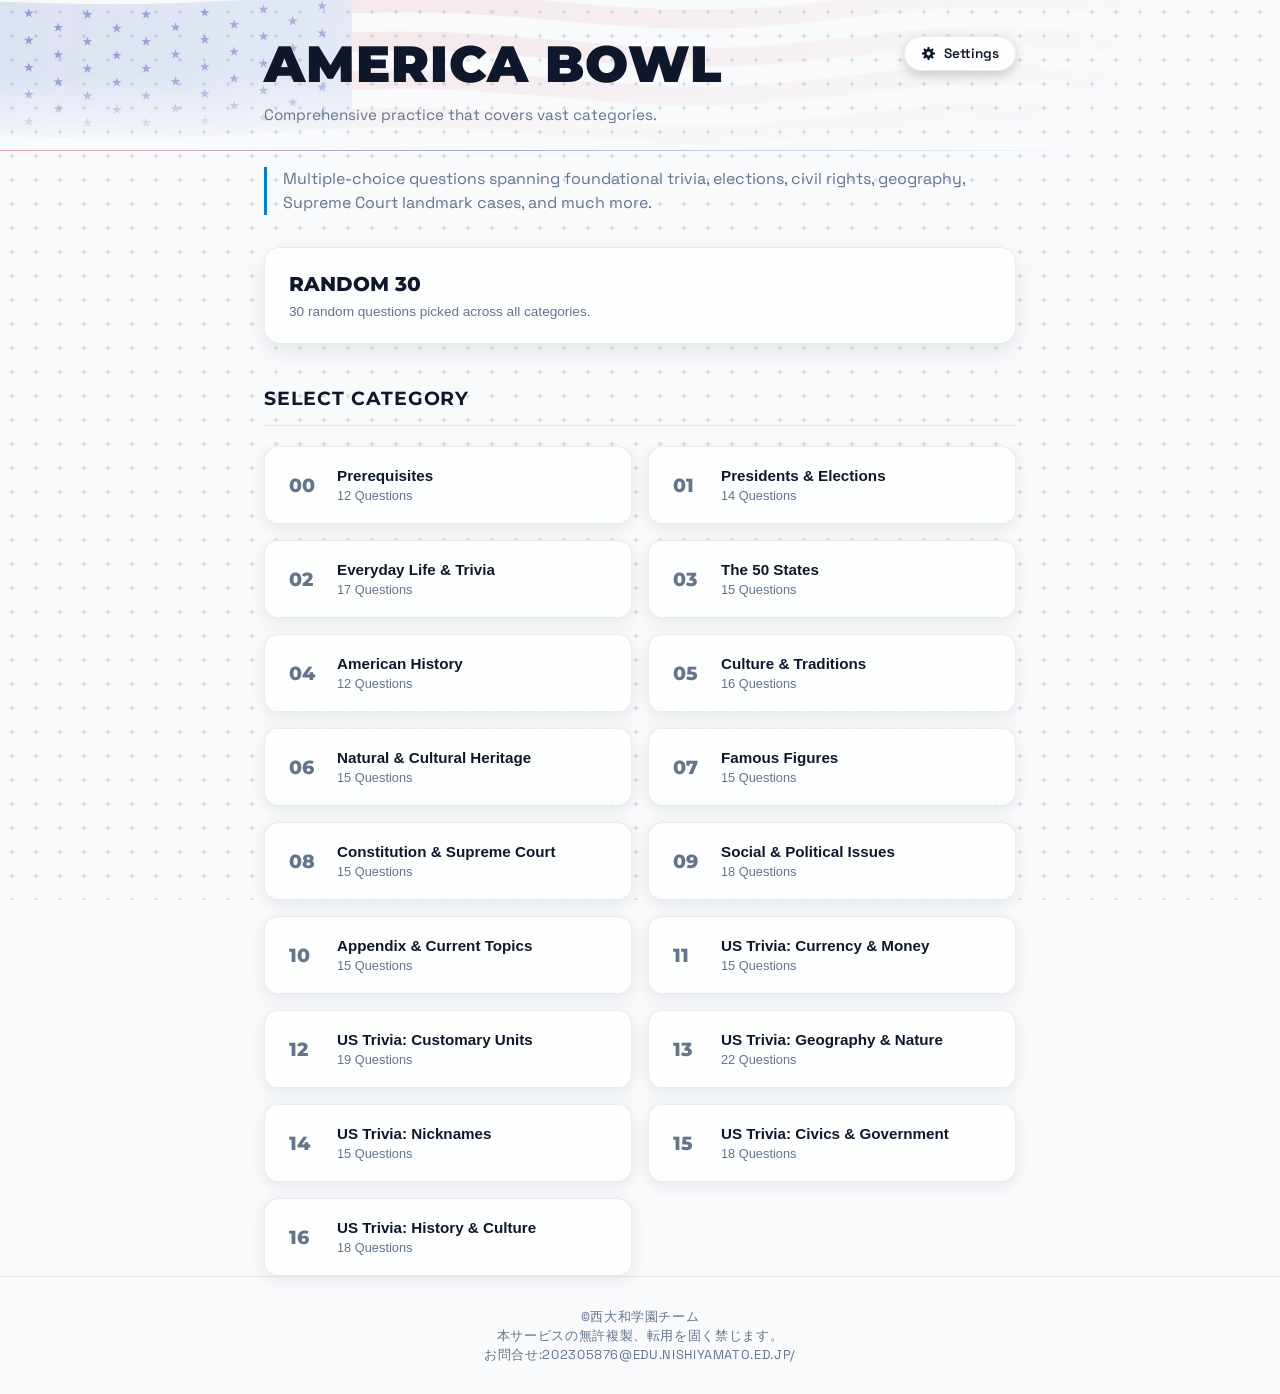
==== commit 142deb10: "Update index.html" ====
--- a/index.html
+++ b/index.html
@@ -3,6 +3,10 @@
 <head>
   <meta charset="UTF-8">
   <meta name="viewport" content="width=device-width, initial-scale=1, viewport-fit=cover">
+    <meta name="apple-mobile-web-app-capable" content="yes">
+    <meta name="apple-mobile-web-app-status-bar-style" content="black-translucent">
+    <meta name="apple-mobile-web-app-title" content="アメリカンボウル">
+  <link rel="apple-touch-icon" href="apple-touch-icon.png">
   <title>America Bowl Practice</title>
   <link rel="apple-touch-icon" sizes="180x180" href="apple-touch-icon.png">
   <link rel="icon" type="image/png" sizes="32x32" href="favicon-32x32.png">
@@ -167,6 +171,19 @@
 </div>
 
 <footer class="site-foot">©️西大和学園チーム<br>本サービスの無許複製、転用を固く禁じます。<br>お問合せ:202305876@edu.nishiyamato.ed.jp/</footer>
-
+<!-- PWAインストール案内バナー（初期状態は非表示） -->
+<div id="pwa-install-banner" class="pwa-banner" hidden>
+  <div class="pwa-banner-content">
+    <div class="pwa-banner-icon">📱</div>
+    <div class="pwa-banner-text">
+      <strong>アプリをインストール</strong>
+      <span>ホーム画面に追加して快適にプレイ！</span>
+    </div>
+  </div>
+  <div class="pwa-banner-actions">
+    <button id="pwa-install-btn" class="pwa-btn-primary">追加</button>
+    <button id="pwa-close-btn" class="pwa-btn-close" aria-label="閉じる">✕</button>
+  </div>
+</div>
 </body>
 </html>
--- a/style.css
+++ b/style.css
@@ -11,7 +11,9 @@
   --accent: #f59e0b;
   --correct: #10b981;
   --incorrect: #ef4444;
-  --dot-color: rgba(255, 255, 255, 0.05); 
+  --dot-color: rgba(148, 163, 184, 0.20);
+  --flag-red: #f0526a; --flag-blue: #6b8cff; --flag-star: #ffffff;
+  --fr-o: 0.17; --fb-o: 0.26; --fs-o: 0.6;
   --opt-bg: rgba(15, 23, 42, 0.5);
   --hover-card-bg: rgba(30, 41, 59, 0.8);
   --hover-card-text: #ffffff;
@@ -36,7 +38,9 @@
   --accent: #d97706;
   --correct: #059669;
   --incorrect: #dc2626;
-  --dot-color: rgba(0, 0, 0, 0.03);
+  --dot-color: rgba(71, 85, 105, 0.17);
+  --flag-red: #d33a4d; --flag-blue: #3b57b5; --flag-star: #3b57b5;
+  --fr-o: 0.12; --fb-o: 0.14; --fs-o: 0.5;
   --opt-bg: rgba(255, 255, 255, 0.6);
   --hover-card-bg: rgba(241, 245, 249, 0.9);
   --hover-card-text: #0f172a;
@@ -52,7 +56,7 @@
 body {
   margin: 0;
   background-color: var(--bg);
-  background-image: radial-gradient(var(--dot-color) 1.5px, transparent 1.5px);
+  background-image: radial-gradient(circle at center, var(--dot-color) 1.5px, transparent 2px);
   background-size: 24px 24px;
   background-attachment: fixed;
   color: var(--text);
@@ -72,17 +76,32 @@
   position: relative;
   padding: 36px 0 24px;
 }
-.flag-bg,
-.decor-bg,
-header.top > svg {
+/* 旗の装飾: 左(ポール側)から右へ、上から下へ背景に溶け込む */
+.flag-deco {
   position: absolute;
-  top: 0;
-  left: 0;
+  inset: 0;
+  z-index: 1;
+  pointer-events: none;
+  -webkit-mask-image: linear-gradient(100deg, #000 0%, rgba(0,0,0,.55) 45%, transparent 90%);
+          mask-image: linear-gradient(100deg, #000 0%, rgba(0,0,0,.55) 45%, transparent 90%);
+}
+.flag-bg {
+  display: block;
   width: 100%;
   height: 100%;
-  object-fit: cover; 
-  pointer-events: none;
-  z-index: 1;
+  -webkit-mask-image: linear-gradient(to bottom, #000 50%, transparent 100%);
+          mask-image: linear-gradient(to bottom, #000 50%, transparent 100%);
+}
+.flag-bg .f-red  { fill: var(--flag-red);  fill-opacity: var(--fr-o); }
+.flag-bg .f-blue { fill: var(--flag-blue); fill-opacity: var(--fb-o); }
+.flag-bg .f-star { fill: var(--flag-star); fill-opacity: var(--fs-o); }
+header.top::after {
+  content: "";
+  position: absolute;
+  left: 0; right: 0; bottom: 0;
+  height: 1px;
+  background: linear-gradient(90deg, var(--flag-red), var(--flag-blue) 40%, transparent 85%);
+  opacity: 0.45;
 }
 
 .header-inner {
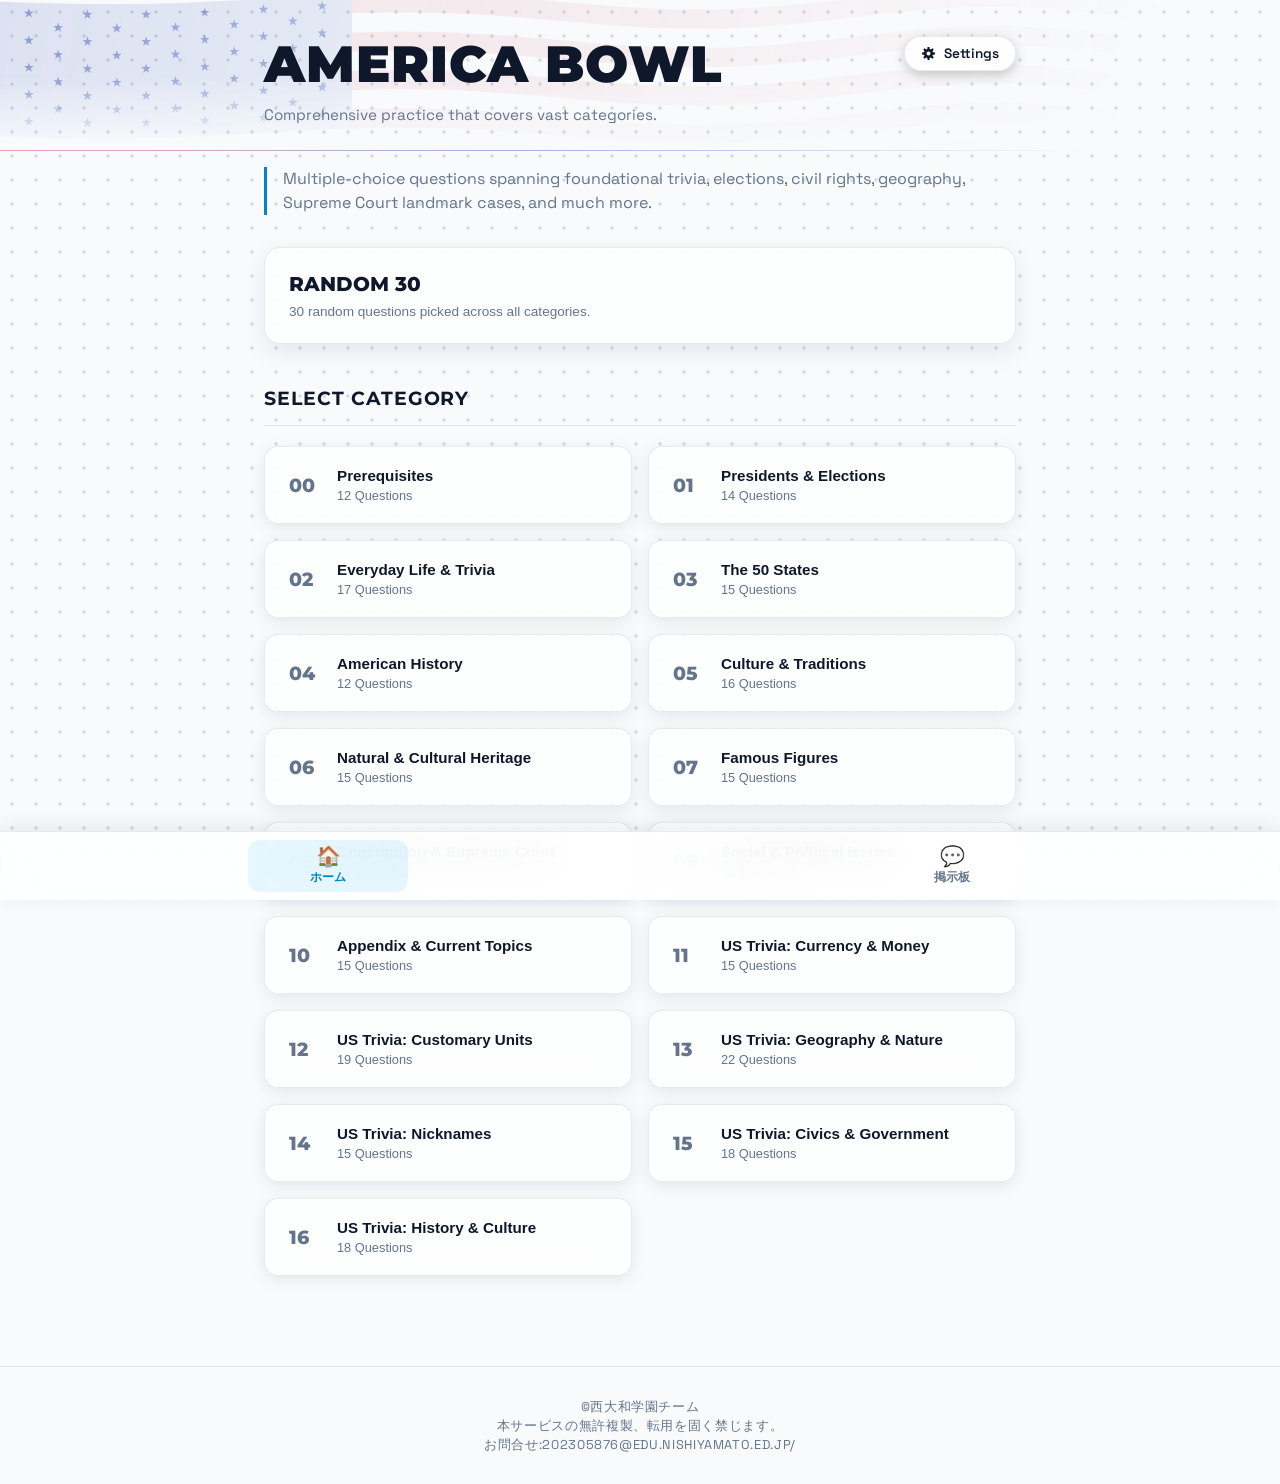
==== commit c637aa60: "Update index.html" ====
--- a/index.html
+++ b/index.html
@@ -5,7 +5,7 @@
   <meta name="viewport" content="width=device-width, initial-scale=1, viewport-fit=cover">
     <meta name="apple-mobile-web-app-capable" content="yes">
     <meta name="apple-mobile-web-app-status-bar-style" content="black-translucent">
-    <meta name="apple-mobile-web-app-title" content="アメリカンボウル">
+    <meta name="apple-mobile-web-app-title" content="America Bowl">
   <link rel="apple-touch-icon" href="apple-touch-icon.png">
   <title>America Bowl Practice</title>
   <link rel="apple-touch-icon" sizes="180x180" href="apple-touch-icon.png">
@@ -75,6 +75,27 @@
     <h2 class="section-label">Select Category</h2>
     <div class="cat-grid" id="cat-grid"></div>
   </section>
+  <!-- 掲示板画面 -->
+<section id="screen-bbs" class="screen">
+  <h2 class="section-label">掲示板</h2>
+  <p class="intro-text">学習のメモや質問、感想などを自由に投稿・共有できます。</p>
+  
+  <!-- 投稿フォーム -->
+  <form id="bbs-form" class="bbs-form">
+    <div class="form-group">
+      <input type="text" id="bbs-name" placeholder="お名前 / ニックネーム" maxlength="20" required />
+    </div>
+    <div class="form-group">
+      <textarea id="bbs-text" placeholder="メッセージを入力してください..." rows="3" required></textarea>
+    </div>
+    <button type="submit" class="btn">投稿する</button>
+  </form>
+
+  <!-- 投稿一覧 -->
+  <div id="bbs-list" class="bbs-list">
+    <!-- JSで投稿が表示されます -->
+  </div>
+</section>
 
   <section id="screen-quiz" class="screen">
     <div class="quiz-meta">
@@ -176,8 +197,8 @@
   <div class="pwa-banner-content">
     <div class="pwa-banner-icon">📱</div>
     <div class="pwa-banner-text">
-      <strong>アプリをインストール</strong>
-      <span>ホーム画面に追加して快適にプレイ！</span>
+      <strong>Install App</strong>
+      <span>ホーム画面に追加して快適に利用する</span>
     </div>
   </div>
   <div class="pwa-banner-actions">
@@ -185,5 +206,16 @@
     <button id="pwa-close-btn" class="pwa-btn-close" aria-label="閉じる">✕</button>
   </div>
 </div>
+  <!-- タブナビゲーションバー -->
+<nav id="tab-bar" class="tab-bar">
+  <button type="button" class="tab-btn active" id="tab-home">
+    <span class="icon">🏠</span>
+    <span class="label">ホーム</span>
+  </button>
+  <button type="button" class="tab-btn" id="tab-bbs">
+    <span class="icon">💬</span>
+    <span class="label">掲示板</span>
+  </button>
+</nav>
 </body>
 </html>
--- a/style.css
+++ b/style.css
@@ -762,3 +762,274 @@
   text-transform: uppercase;
   letter-spacing: 0.05em;
 }
+/* --- PWA インストールバナー UI --- */
+.pwa-banner {
+  position: fixed;
+  bottom: 20px;
+  left: 50%;
+  transform: translateX(-50%);
+  width: calc(100% - 32px);
+  max-width: 440px;
+  background: rgba(255, 255, 255, 0.95);
+  backdrop-filter: blur(10px); /* すりガラス効果 */
+  border: 1px solid rgba(0, 0, 0, 0.08);
+  border-radius: 16px;
+  padding: 12px 16px;
+  box-shadow: 0 10px 25px -5px rgba(0, 0, 0, 0.15), 0 8px 10px -6px rgba(0, 0, 0, 0.1);
+  display: flex;
+  align-items: center;
+  justify-content: space-between;
+  gap: 12px;
+  z-index: 9999;
+  animation: pwaSlideUp 0.3s cubic-bezier(0.16, 1, 0.3, 1);
+}
+
+.pwa-banner[hidden] {
+  display: none !important;
+}
+
+@keyframes pwaSlideUp {
+  from {
+    transform: translate(-50%, 100%);
+    opacity: 0;
+  }
+  to {
+    transform: translate(-50%, 0);
+    opacity: 1;
+  }
+}
+
+.pwa-banner-content {
+  display: flex;
+  align-items: center;
+  gap: 12px;
+  min-width: 0; /* テキスト溢れ防止 */
+}
+
+.pwa-banner-icon {
+  font-size: 1.6rem;
+  line-height: 1;
+  flex-shrink: 0;
+}
+
+.pwa-banner-text {
+  display: flex;
+  flex-direction: column;
+  min-width: 0;
+}
+
+.pwa-banner-text strong {
+  font-size: 0.95rem;
+  color: #1e293b;
+  white-space: nowrap;
+  overflow: hidden;
+  text-overflow: ellipsis;
+}
+
+.pwa-banner-text span {
+  font-size: 0.75rem;
+  color: #64748b;
+  white-space: nowrap;
+  overflow: hidden;
+  text-overflow: ellipsis;
+}
+
+.pwa-banner-actions {
+  display: flex;
+  align-items: center;
+  gap: 8px;
+  flex-shrink: 0;
+}
+
+.pwa-btn-primary {
+  background: #2563eb; /* アプリのテーマカラーに合わせて変更OK */
+  color: #ffffff;
+  border: none;
+  border-radius: 20px;
+  padding: 8px 16px;
+  font-size: 0.85rem;
+  font-weight: 600;
+  cursor: pointer;
+  transition: background-color 0.2s, transform 0.1s;
+}
+
+.pwa-btn-primary:active {
+  transform: scale(0.96);
+  background: #1d4ed8;
+}
+
+.pwa-btn-close {
+  background: transparent;
+  border: none;
+  color: #94a3b8;
+  font-size: 1rem;
+  padding: 4px 8px;
+  cursor: pointer;
+  border-radius: 50%;
+  transition: color 0.2s;
+}
+
+.pwa-btn-close:hover {
+  color: #475569;
+}
+/* ---------- Tab Navigation Bar ---------- */
+.tab-bar {
+  position: fixed;
+  bottom: 0;
+  left: 0;
+  right: 0;
+  z-index: 90;
+  display: flex;
+  justify-content: space-around;
+  align-items: center;
+  background: var(--panel);
+  backdrop-filter: blur(20px);
+  -webkit-backdrop-filter: blur(20px);
+  border-top: 1px solid var(--border);
+  padding: 8px 16px max(8px, env(safe-area-inset-bottom, 8px));
+  box-shadow: 0 -4px 20px var(--shadow-color);
+}
+
+.tab-bar.hidden {
+  display: none !important;
+}
+
+.tab-btn {
+  flex: 1;
+  max-width: 160px;
+  background: transparent;
+  border: none;
+  color: var(--text-muted);
+  display: flex;
+  flex-direction: column;
+  align-items: center;
+  gap: 3px;
+  padding: 6px 12px;
+  font-family: var(--font-body);
+  font-size: 0.75rem;
+  font-weight: 600;
+  cursor: pointer;
+  border-radius: 12px;
+  transition: all 0.2s ease;
+}
+
+.tab-btn .icon {
+  font-size: 1.25rem;
+  line-height: 1;
+}
+
+.tab-btn.active {
+  color: var(--border-strong);
+  background: rgba(56, 189, 248, 0.12);
+}
+
+.tab-btn:hover:not(.active) {
+  color: var(--text);
+}
+
+/* ナビゲーションバーの高さ分、下部に十分なパディングを確保 */
+main {
+  padding-bottom: 90px !important;
+}
+
+/* PWAインストールバナーの位置をタブバーの上に調整 */
+.pwa-banner {
+  bottom: 80px !important;
+}
+
+/* ---------- Bulletin Board (BBS) ---------- */
+.bbs-form {
+  background: var(--card-bg);
+  backdrop-filter: blur(16px);
+  -webkit-backdrop-filter: blur(16px);
+  border: 1px solid var(--border);
+  border-radius: 16px;
+  padding: 20px;
+  margin-bottom: 28px;
+  box-shadow: 0 4px 16px var(--shadow-color);
+}
+
+.bbs-form .form-group {
+  margin-bottom: 12px;
+}
+
+.bbs-form input[type="text"],
+.bbs-form textarea {
+  width: 100%;
+  background: var(--opt-bg);
+  border: 1px solid var(--border);
+  border-radius: 10px;
+  padding: 12px 14px;
+  color: var(--text);
+  font-family: var(--font-body);
+  font-size: 0.95rem;
+  outline: none;
+  transition: border-color 0.2s;
+}
+
+.bbs-form input[type="text"]:focus,
+.bbs-form textarea:focus {
+  border-color: var(--border-strong);
+}
+
+.bbs-list {
+  display: flex;
+  flex-direction: column;
+  gap: 16px;
+}
+
+.bbs-post {
+  background: var(--panel);
+  border: 1px solid var(--border);
+  border-radius: 14px;
+  padding: 18px 20px;
+  box-shadow: 0 4px 12px var(--shadow-color);
+}
+
+.bbs-post-header {
+  display: flex;
+  justify-content: space-between;
+  align-items: center;
+  margin-bottom: 8px;
+}
+
+.bbs-post-author {
+  font-weight: 700;
+  font-size: 0.95rem;
+  color: var(--text);
+}
+
+.bbs-post-time {
+  font-size: 0.75rem;
+  color: var(--text-muted);
+}
+
+.bbs-post-content {
+  font-size: 0.95rem;
+  line-height: 1.5;
+  color: var(--text);
+  white-space: pre-wrap;
+  word-break: break-word;
+}
+
+.bbs-post-footer {
+  display: flex;
+  justify-content: flex-end;
+  margin-top: 8px;
+}
+
+.bbs-post-delete {
+  background: none;
+  border: none;
+  color: var(--text-muted);
+  font-size: 0.75rem;
+  cursor: pointer;
+  padding: 4px 8px;
+  border-radius: 4px;
+  transition: all 0.2s;
+}
+
+.bbs-post-delete:hover {
+  color: var(--incorrect);
+  background: rgba(239, 68, 68, 0.1);
+}
